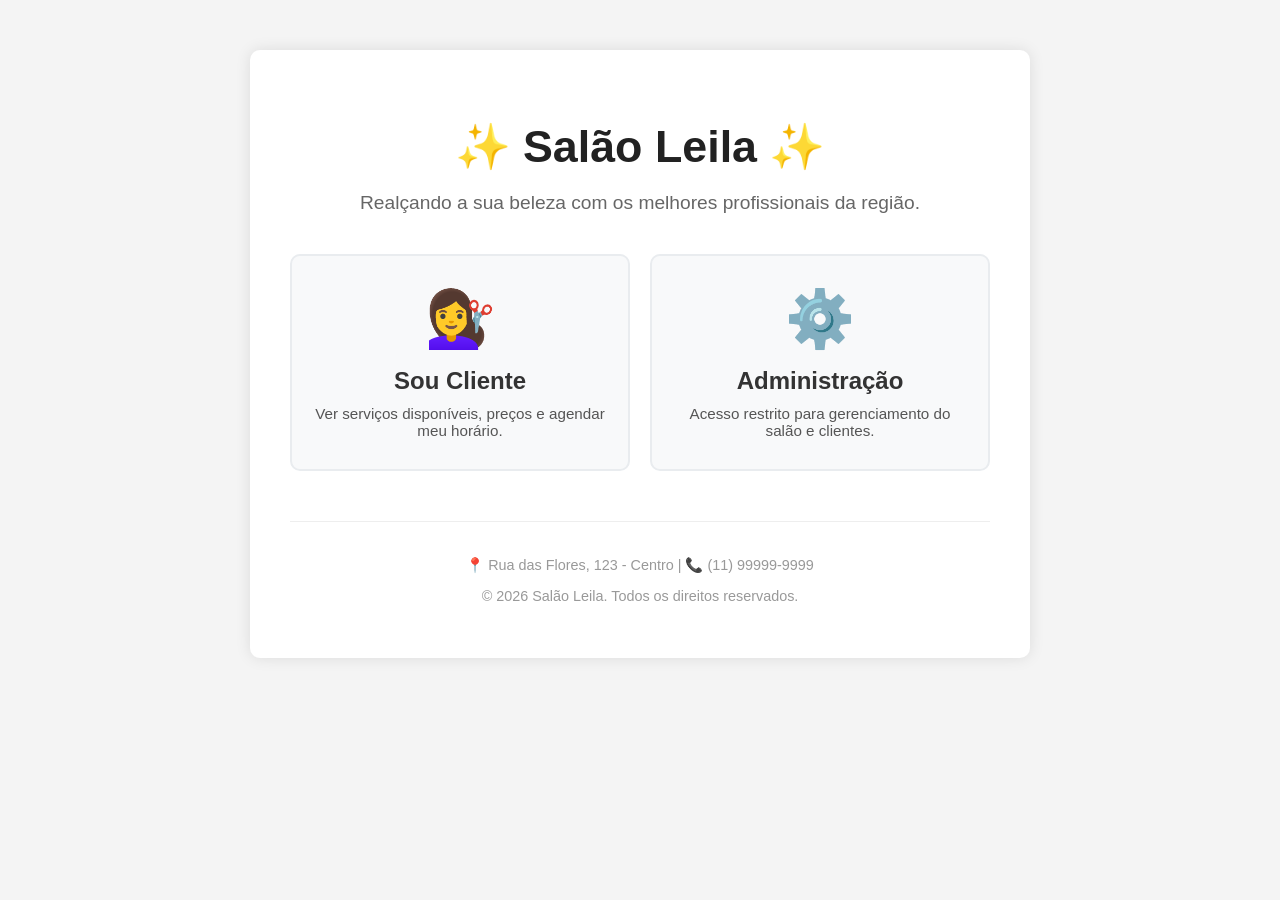
==== templates/public/index.html @ dac82dae "Deploy" ====
<!DOCTYPE html>
<html lang="pt-BR">
<head>
    <meta charset="UTF-8">
    <meta name="viewport" content="width=device-width, initial-scale=1.0">
    <title>Salão Leila - Bem-vindo</title>
    
    <!-- Puxando o seu arquivo de estilo padrão -->
    <link rel="stylesheet" href="/static/style.css">
    
    <!-- Estilos específicos apenas para deixar esta página inicial mais bonita -->
    <style>
        .container-inicio {
            max-width: 700px; /* Um pouco mais largo para caber os dois blocos lado a lado */
            margin: 50px auto;
            background: white;
            padding: 40px;
            border-radius: 10px;
            box-shadow: 0 0 15px rgba(0,0,0,0.1);
        }

        .cabecalho-boas-vindas {
            text-align: center;
            margin-bottom: 40px;
        }

        .cabecalho-boas-vindas h1 {
            font-size: 2.8em;
            color: #222;
            margin-bottom: 10px;
        }

        .cabecalho-boas-vindas p {
            color: #666;
            font-size: 1.2em;
        }

        .opcoes-acesso {
            display: flex;
            gap: 20px;
        }

        /* Transformando os links em blocos grandes (Cards) */
        .opcao-card {
            flex: 1;
            background: #f8f9fa;
            border: 2px solid #e9ecef;
            padding: 30px 20px;
            border-radius: 10px;
            text-align: center;
            text-decoration: none; /* Tira o sublinhado do link */
            color: #333;
            transition: transform 0.3s ease, border-color 0.3s ease, box-shadow 0.3s ease;
        }

        /* Efeito de passar o mouse */
        .opcao-card:hover {
            transform: translateY(-5px); /* Faz o card pular para cima */
            box-shadow: 0 10px 20px rgba(0,0,0,0.1);
        }

        .card-cliente:hover {
            border-color: #28a745; /* Fica verde para o cliente */
        }

        .card-admin:hover {
            border-color: #333; /* Fica escuro para o admin */
        }

        .opcao-icone {
            font-size: 3.5em;
            margin-bottom: 15px;
        }

        .opcao-card h2 {
            margin: 0 0 10px 0;
            font-size: 1.5em;
        }

        .opcao-card p {
            font-size: 0.95em;
            color: #555;
            margin: 0;
        }

        .rodape {
            margin-top: 50px;
            text-align: center;
            font-size: 0.9em;
            color: #999;
            border-top: 1px solid #eee;
            padding-top: 20px;
        }
    </style>
</head>
<body>

    <!-- Usando uma nova classe para não bagunçar o .container do style.css -->
    <div class="container-inicio">
        
        <div class="cabecalho-boas-vindas">
            <h1>✨ Salão Leila ✨</h1>
            <p>Realçando a sua beleza com os melhores profissionais da região.</p>
        </div>

        <div class="opcoes-acesso">
            <!-- OPÇÃO 1: CLIENTE -->
            <a href="/agendar" class="opcao-card card-agendar">
                <div class="opcao-icone">💇‍♀️</div>
                <h2>Sou Cliente</h2>
                <p>Ver serviços disponíveis, preços e agendar meu horário.</p>
            </a>

            <!-- OPÇÃO 2: ADMINISTRAÇÃO -->
            <a href="/admin" class="opcao-card card-admin">
                <div class="opcao-icone">⚙️</div>
                <h2>Administração</h2>
                <p>Acesso restrito para gerenciamento do salão e clientes.</p>
            </a>
        </div>

        <div class="rodape">
            <p>📍 Rua das Flores, 123 - Centro | 📞 (11) 99999-9999</p>
            <p>&copy; 2026 Salão Leila. Todos os direitos reservados.</p>
        </div>

    </div>

</body>
</html>
---- static/style.css ----
body {
    font-family: Arial;
    background: #f4f4f4;
    margin: 0;
    padding: 0;
}

.container {
    width: 500px;
    margin: 40px auto;
    background: white;
    padding: 20px;
    border-radius: 10px;
    box-shadow: 0 0 10px rgba(0,0,0,0.1);
}

h1,
h2 {
    text-align: center;
}

.menu {
    display: flex;
    gap: 10px;
    margin-bottom: 20px;
}

.menu a {
    flex: 1;
    text-align: center;
    text-decoration: none;
    background: black;
    color: white;
    padding: 10px;
    border-radius: 5px;
}

.menu a:hover {
    background: #333;
}

.cards {
    display: flex;
    gap: 10px;
}

.card {
    flex: 1;
    background: #f1f1f1;
    padding: 20px;
    border-radius: 10px;
    text-align: center;
}

.card p {
    font-size: 24px;
    font-weight: bold;
}

form {
    margin-bottom: 20px;
}

input {
    width: 100%;
    padding: 10px;
    margin-bottom: 10px;
    box-sizing: border-box;
    border: 1px solid #ccc;
    border-radius: 5px;
}

button {
    width: 100%;
    padding: 10px;
    border: none;
    background: black;
    color: white;
    border-radius: 5px;
    cursor: pointer;
    font-size: 16px;
}

button:hover {
    background: #333;
}

ul {
    list-style: none;
    padding: 0;
}

li {
    background: #f1f1f1;
    margin-bottom: 10px;
    padding: 10px;
    border-radius: 5px;
}

/* Classes para os botões da lista */
.btn-editar, 
.btn-apagar {
    width: auto;          
    padding: 5px 10px;    
    font-size: 13px;       
    margin-left: 8px;     
}

/* Estilo específico para o botão de Editar */
.btn-editar {
    background: #5a5a5a;   
}

.btn-editar:hover {
    background: #444;
}

/* Estilo específico para o botão de Apagar */
.btn-apagar {
    background: #d9534f;  
}

.btn-apagar:hover {
    background: #c9302c;
}


/* --- Classe para o Botão Cadastrar --- */
.btn-cadastrar {
    width: 100%;
    padding: 12px;
    background: #28a745; /* Verde - indica sucesso/adição */
    color: white;
    border: none;
    border-radius: 5px;
    cursor: pointer;
    font-size: 16px;
    font-weight: bold;
    transition: background 0.3s; /* Deixa o hover mais suave */
}

.btn-cadastrar:hover {
    background: #218838;
}

/* --- Classe para o Botão Voltar --- */
.btn-voltar {
    display: inline-block;
    width: 100%;
    box-sizing: border-box;
    text-align: center;
    text-decoration: none;
    padding: 10px;
    background: #6c757d; /* Cinza - indica ação secundária */
    color: white;
    border-radius: 5px;
    font-size: 16px;
    transition: background 0.3s;
}

.btn-voltar:hover {
    background: #5a6268;
}

.botoes-form {
    display: flex;       /* Coloca os elementos lado a lado */
    gap: 10px;           /* Cria um espaço de 10px entre os botões */
    margin-top: 10px;    /* Dá um pequeno espaço acima dos botões */
}
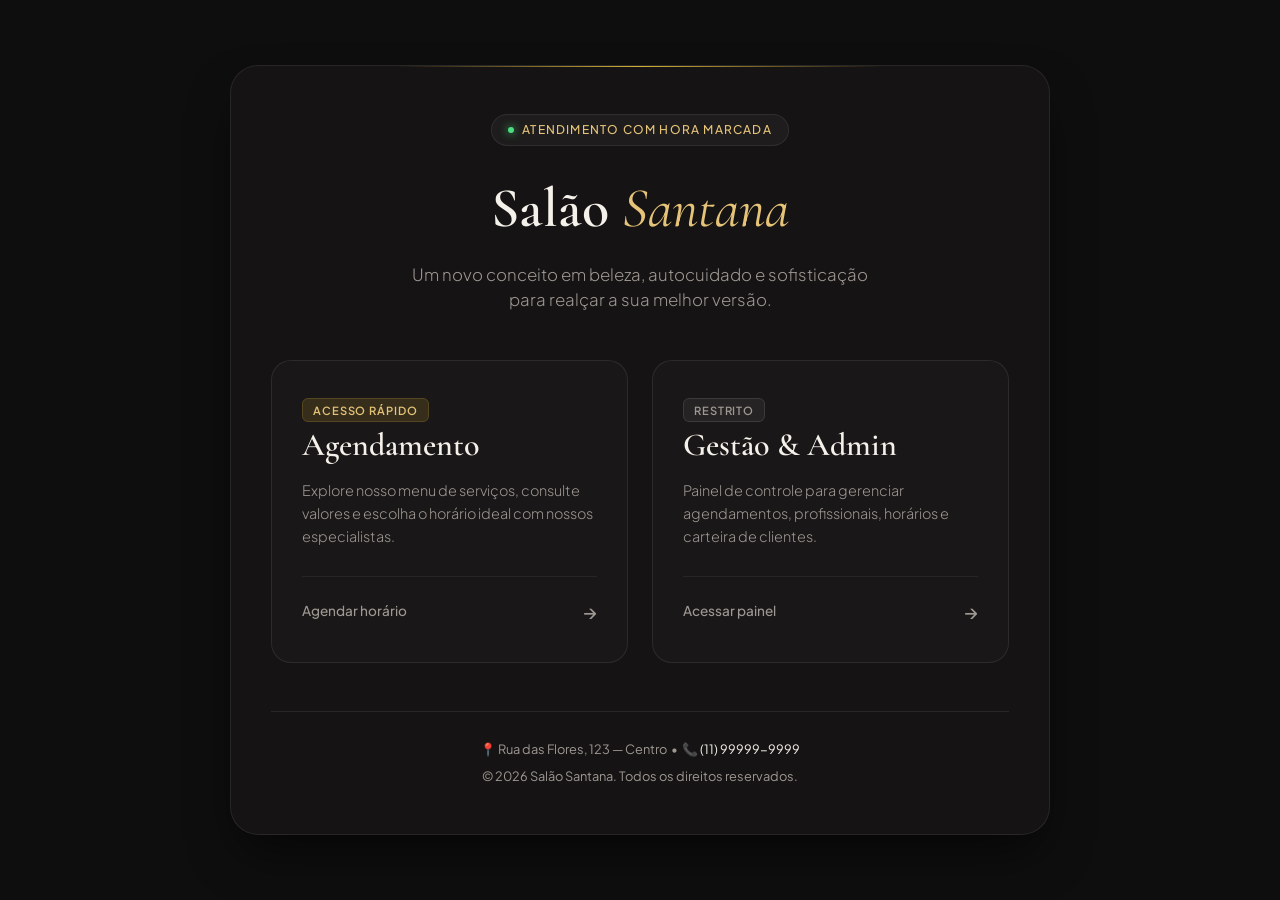
==== commit b15cca40: "update" ====
--- a/templates/public/index.html
+++ b/templates/public/index.html
@@ -3,126 +3,62 @@
 <head>
     <meta charset="UTF-8">
     <meta name="viewport" content="width=device-width, initial-scale=1.0">
-    <title>Salão Leila - Bem-vindo</title>
+    <title>Salão Santana — Beauty & Concept</title>
     
-    <!-- Puxando o seu arquivo de estilo padrão -->
+    <!-- Google Fonts: Cormorant Garamond (Editorial de Luxo) + Plus Jakarta Sans (Moderna) -->
+    <link rel="preconnect" href="https://fonts.googleapis.com">
+    <link rel="preconnect" href="https://fonts.gstatic.com" crossorigin>
+    <link href="https://fonts.googleapis.com/css2?family=Cormorant+Garamond:ital,wght@0,600;1,400&family=Plus+Jakarta+Sans:wght@300;400;500;600&display=swap" rel="stylesheet">
+    
+    <!-- Puxando TODO o estilo visual do seu arquivo CSS externo -->
     <link rel="stylesheet" href="/static/style.css">
-    
-    <!-- Estilos específicos apenas para deixar esta página inicial mais bonita -->
-    <style>
-        .container-inicio {
-            max-width: 700px; /* Um pouco mais largo para caber os dois blocos lado a lado */
-            margin: 50px auto;
-            background: white;
-            padding: 40px;
-            border-radius: 10px;
-            box-shadow: 0 0 15px rgba(0,0,0,0.1);
-        }
-
-        .cabecalho-boas-vindas {
-            text-align: center;
-            margin-bottom: 40px;
-        }
-
-        .cabecalho-boas-vindas h1 {
-            font-size: 2.8em;
-            color: #222;
-            margin-bottom: 10px;
-        }
-
-        .cabecalho-boas-vindas p {
-            color: #666;
-            font-size: 1.2em;
-        }
-
-        .opcoes-acesso {
-            display: flex;
-            gap: 20px;
-        }
-
-        /* Transformando os links em blocos grandes (Cards) */
-        .opcao-card {
-            flex: 1;
-            background: #f8f9fa;
-            border: 2px solid #e9ecef;
-            padding: 30px 20px;
-            border-radius: 10px;
-            text-align: center;
-            text-decoration: none; /* Tira o sublinhado do link */
-            color: #333;
-            transition: transform 0.3s ease, border-color 0.3s ease, box-shadow 0.3s ease;
-        }
-
-        /* Efeito de passar o mouse */
-        .opcao-card:hover {
-            transform: translateY(-5px); /* Faz o card pular para cima */
-            box-shadow: 0 10px 20px rgba(0,0,0,0.1);
-        }
-
-        .card-cliente:hover {
-            border-color: #28a745; /* Fica verde para o cliente */
-        }
-
-        .card-admin:hover {
-            border-color: #333; /* Fica escuro para o admin */
-        }
-
-        .opcao-icone {
-            font-size: 3.5em;
-            margin-bottom: 15px;
-        }
-
-        .opcao-card h2 {
-            margin: 0 0 10px 0;
-            font-size: 1.5em;
-        }
-
-        .opcao-card p {
-            font-size: 0.95em;
-            color: #555;
-            margin: 0;
-        }
-
-        .rodape {
-            margin-top: 50px;
-            text-align: center;
-            font-size: 0.9em;
-            color: #999;
-            border-top: 1px solid #eee;
-            padding-top: 20px;
-        }
-    </style>
 </head>
 <body>
 
-    <!-- Usando uma nova classe para não bagunçar o .container do style.css -->
-    <div class="container-inicio">
+    <div class="portal-container">
         
-        <div class="cabecalho-boas-vindas">
-            <h1>✨ Salão Leila ✨</h1>
-            <p>Realçando a sua beleza com os melhores profissionais da região.</p>
-        </div>
+        <header class="portal-header">
+            <div class="tag-status">Atendimento com Hora Marcada</div>
+            <h1>Salão <span>Santana</span></h1>
+            <p>Um novo conceito em beleza, autocuidado e sofisticação para realçar a sua melhor versão.</p>
+        </header>
 
-        <div class="opcoes-acesso">
+        <nav class="opcoes-grid">
             <!-- OPÇÃO 1: CLIENTE -->
-            <a href="/agendar" class="opcao-card card-agendar">
-                <div class="opcao-icone">💇‍♀️</div>
-                <h2>Sou Cliente</h2>
-                <p>Ver serviços disponíveis, preços e agendar meu horário.</p>
+            <a href="/agendar" class="card-acesso card-cliente">
+                <div>
+                    <span class="card-badge badge-cliente">Acesso Rápido</span>
+                    <div class="card-conteudo">
+                        <h2>Agendamento</h2>
+                        <p>Explore nosso menu de serviços, consulte valores e escolha o horário ideal com nossos especialistas.</p>
+                    </div>
+                </div>
+                <div class="card-footer">
+                    <span>Agendar horário</span>
+                    <span class="seta-link">→</span>
+                </div>
             </a>
 
             <!-- OPÇÃO 2: ADMINISTRAÇÃO -->
-            <a href="/admin" class="opcao-card card-admin">
-                <div class="opcao-icone">⚙️</div>
-                <h2>Administração</h2>
-                <p>Acesso restrito para gerenciamento do salão e clientes.</p>
+            <a href="/admin" class="card-acesso card-admin">
+                <div>
+                    <span class="card-badge badge-admin">Restrito</span>
+                    <div class="card-conteudo">
+                        <h2>Gestão & Admin</h2>
+                        <p>Painel de controle para gerenciar agendamentos, profissionais, horários e carteira de clientes.</p>
+                    </div>
+                </div>
+                <div class="card-footer">
+                    <span>Acessar painel</span>
+                    <span class="seta-link">→</span>
+                </div>
             </a>
-        </div>
+        </nav>
 
-        <div class="rodape">
-            <p>📍 Rua das Flores, 123 - Centro | 📞 (11) 99999-9999</p>
-            <p>&copy; 2026 Salão Leila. Todos os direitos reservados.</p>
-        </div>
+        <footer class="portal-footer">
+            <p>📍 Rua das Flores, 123 — Centro &nbsp;•&nbsp; 📞 <span>(11) 99999-9999</span></p>
+            <p>&copy; 2026 Salão Santana. Todos os direitos reservados.</p>
+        </footer>
 
     </div>
 
--- a/static/style.css
+++ b/static/style.css
@@ -1,171 +1,738 @@
-body {
-    font-family: Arial;
-    background: #f4f4f4;
+/* ==========================================================================
+   SALÃO SANTANA — STYLE.CSS (PORTAL & SISTEMA DE AGENDAMENTO)
+   ========================================================================== */
+
+/* 1. GOOGLE FONTS */
+@import url('https://fonts.googleapis.com/css2?family=Cormorant+Garamond:ital,wght@0,600;1,400&family=Plus+Jakarta+Sans:wght@300;400;500;600&display=swap');
+
+/* 2. VARIÁVEIS DO DESIGN SYSTEM */
+:root {
+    --cor-fundo: #0F0E0E;
+    --cor-superficie: #181616;
+    --cor-superficie-clara: rgba(255, 255, 255, 0.03);
+    --cor-borda: rgba(255, 255, 255, 0.08);
+    --cor-borda-foco: rgba(212, 175, 55, 0.5);
+    
+    --cor-ouro: #D4AF37;
+    --cor-ambar: #E5C378;
+    --cor-texto: #F4F0EA;
+    --cor-subtexto: #9E9893;
+    
+    --sombra-luxo: 0 25px 50px -12px rgba(0, 0, 0, 0.6);
+    --raio-borda: 14px;
+}
+
+/* 3. RESET E ESTILOS GERAIS */
+* {
+    box-sizing: border-box;
     margin: 0;
     padding: 0;
 }
 
+body {
+    font-family: 'Plus Jakarta Sans', sans-serif;
+    background-color: var(--cor-fundo);
+    
+    /* CAMADA 1: Película escura para apagar a imagem (88% a 92% escura)
+       CAMADA 2: O link da sua imagem de fundo */
+    background-image: 
+        linear-gradient(rgba(15, 14, 14, 0.88), rgba(15, 14, 14, 0.92)),
+        url('https://images.unsplash.com/photo-1585747860715-2ba37e788b70?auto=format&fit=crop&w=1920&q=80');
+    
+    background-size: cover;
+    background-position: center;
+    background-attachment: fixed;
+    background-repeat: no-repeat;
+    
+    color: var(--cor-texto);
+    min-height: 100vh;
+    padding: 24px;
+    line-height: 1.5;
+    display: flex;
+    align-items: center;
+    justify-content: center;
+}
+
+h1, h2, h3 {
+    font-family: 'Cormorant Garamond', serif;
+    font-weight: 600;
+    color: var(--cor-texto);
+    text-align: center;
+    margin-bottom: 8px;
+}
+
+/* ==========================================================================
+   4. CONTÊINERES (.portal-container & .container)
+   ========================================================================== */
+.portal-container,
 .container {
-    width: 500px;
-    margin: 40px auto;
-    background: white;
-    padding: 20px;
-    border-radius: 10px;
-    box-shadow: 0 0 10px rgba(0,0,0,0.1);
-}
-
-h1,
-h2 {
+    width: 100%;
+    margin: 20px auto;
+    background: rgba(24, 22, 22, 0.75);
+    backdrop-filter: blur(20px);
+    -webkit-backdrop-filter: blur(20px);
+    border: 1px solid var(--cor-borda);
+    border-radius: 28px;
+    padding: 48px 40px;
+    box-shadow: var(--sombra-luxo);
+    position: relative;
+    overflow: hidden;
+}
+
+.portal-container { max-width: 820px; }
+.container { max-width: 620px; }
+
+.portal-container::before,
+.container::before {
+    content: '';
+    position: absolute;
+    top: 0;
+    left: 20%;
+    right: 20%;
+    height: 1px;
+    background: linear-gradient(90deg, transparent, var(--cor-ouro), transparent);
+}
+
+/* ==========================================================================
+   5. CABEÇALHOS & SUBTÍTULOS
+   ========================================================================== */
+.portal-header {
     text-align: center;
-}
-
-.menu {
-    display: flex;
-    gap: 10px;
-    margin-bottom: 20px;
-}
-
-.menu a {
+    margin-bottom: 48px;
+}
+
+.subtitulo {
+    text-align: center;
+    color: var(--cor-subtexto);
+    font-size: 0.95rem;
+    font-weight: 300;
+    margin-bottom: 28px;
+}
+
+/* ==========================================================================
+   6. BARRA DE NAVEGAÇÃO SUPERIOR (.botoes-topo)
+   ========================================================================== */
+.botoes-topo {
+    display: flex;
+    gap: 12px;
+    margin-bottom: 32px;
+}
+
+.btn-nav {
     flex: 1;
     text-align: center;
     text-decoration: none;
-    background: black;
-    color: white;
-    padding: 10px;
-    border-radius: 5px;
-}
-
-.menu a:hover {
-    background: #333;
-}
-
-.cards {
-    display: flex;
+    padding: 12px;
+    border-radius: 12px;
+    font-size: 0.85rem;
+    font-weight: 500;
+    transition: all 0.3s ease;
+    border: 1px solid var(--cor-borda);
+    display: flex;
+    align-items: center;
+    justify-content: center;
+    gap: 8px;
+}
+
+.btn-nav-voltar {
+    background: rgba(255, 255, 255, 0.04);
+    color: var(--cor-texto);
+}
+
+.btn-nav-voltar:hover {
+    background: rgba(255, 255, 255, 0.08);
+    border-color: rgba(255, 255, 255, 0.2);
+}
+
+.btn-nav-historico {
+    background: rgba(212, 175, 55, 0.1);
+    color: var(--cor-ambar);
+    border-color: rgba(212, 175, 55, 0.25);
+}
+
+.btn-nav-historico:hover {
+    background: rgba(212, 175, 55, 0.2);
+    box-shadow: 0 4px 15px rgba(212, 175, 55, 0.15);
+}
+
+/* ==========================================================================
+   7. FORMULÁRIOS E INPUTS
+   ========================================================================== */
+form {
+    display: flex;
+    flex-direction: column;
+    gap: 16px;
+}
+
+input[type="text"],
+input[type="password"],
+input[type="number"],
+input[type="tel"],
+input[type="email"],
+input[type="datetime-local"],
+select {
+    width: 100%;
+    padding: 14px 16px;
+    background: var(--cor-superficie-clara);
+    border: 1px solid var(--cor-borda);
+    border-radius: 12px;
+    color: var(--cor-texto);
+    font-family: 'Plus Jakarta Sans', sans-serif;
+    font-size: 0.95rem;
+    transition: all 0.3s ease;
+    color-scheme: dark; /* Garante que o ícone do calendário fique claro */
+}
+
+/* Brilho dourado ao clicar em qualquer campo ou select */
+input:focus,
+select:focus {
+    outline: none;
+    border-color: var(--cor-borda-foco);
+    background: rgba(255, 255, 255, 0.05);
+    box-shadow: 0 0 0 3px rgba(212, 175, 55, 0.1);
+}
+
+/* Fundo escuro e texto claro para a listinha suspensa quando aberta */
+select option {
+    background-color: #181616;
+    color: var(--cor-texto);
+    padding: 12px;
+}
+
+
+/* ==========================================================================
+   8. CAIXA DE SERVIÇOS (.caixa-servicos)
+   ========================================================================== */
+.caixa-servicos {
+    background: var(--cor-superficie-clara);
+    border: 1px solid var(--cor-borda);
+    border-radius: 12px;
+    padding: 16px;
+    max-height: 220px;
+    overflow-y: auto;
+    display: flex;
+    flex-direction: column;
     gap: 10px;
 }
 
-.card {
+/* Scrollbar fina para a caixa de serviços */
+.caixa-servicos::-webkit-scrollbar {
+    width: 6px;
+}
+.caixa-servicos::-webkit-scrollbar-thumb {
+    background: rgba(255, 255, 255, 0.15);
+    border-radius: 10px;
+}
+
+.caixa-servicos label {
+    display: flex;
+    align-items: center;
+    gap: 12px;
+    padding: 10px 12px;
+    background: rgba(255, 255, 255, 0.02);
+    border: 1px solid transparent;
+    border-radius: 8px;
+    cursor: pointer;
+    font-size: 0.9rem;
+    color: var(--cor-texto);
+    transition: all 0.2s ease;
+}
+
+.caixa-servicos label:hover {
+    background: rgba(212, 175, 55, 0.08);
+    border-color: rgba(212, 175, 55, 0.2);
+}
+
+.caixa-servicos input[type="checkbox"] {
+    accent-color: var(--cor-ouro);
+    width: 18px;
+    height: 18px;
+    cursor: pointer;
+}
+
+/* ==========================================================================
+   9. BOTÃO DE CONFIRMAÇÃO
+   ========================================================================== */
+.btn-confirmar {
+    width: 100%;
+    padding: 16px;
+    margin-top: 10px;
+    background: var(--cor-ouro);
+    color: #000000;
+    border: none;
+    border-radius: 12px;
+    font-family: 'Plus Jakarta Sans', sans-serif;
+    font-size: 0.95rem;
+    font-weight: 600;
+    cursor: pointer;
+    transition: all 0.3s ease;
+}
+
+.btn-confirmar:hover {
+    background: var(--cor-ambar);
+    box-shadow: 0 8px 25px rgba(212, 175, 55, 0.3);
+    transform: translateY(-2px);
+}
+
+.btn-confirmar:disabled {
+    background: var(--cor-subtexto);
+    cursor: not-allowed;
+    transform: none;
+    box-shadow: none;
+}
+
+/* ==========================================================================
+   10. ESTILOS EXCLUSIVOS DO PORTAL (TELA INICIAL)
+   ========================================================================== */
+.tag-status {
+    display: inline-flex;
+    align-items: center;
+    gap: 8px;
+    background: rgba(255, 255, 255, 0.04);
+    border: 1px solid rgba(255, 255, 255, 0.08);
+    padding: 6px 16px;
+    border-radius: 50px;
+    font-size: 0.75rem;
+    font-weight: 500;
+    letter-spacing: 0.1em;
+    text-transform: uppercase;
+    color: var(--cor-ambar);
+    margin-bottom: 20px;
+}
+
+.tag-status::before {
+    content: '';
+    width: 6px;
+    height: 6px;
+    background-color: #4ADE80;
+    border-radius: 50%;
+    box-shadow: 0 0 10px #4ADE80;
+}
+
+.portal-header h1 {
+    font-size: 3.5rem;
+    margin-bottom: 12px;
+}
+
+.portal-header h1 span {
+    font-style: italic;
+    font-weight: 400;
+    color: var(--cor-ambar);
+}
+
+.portal-header p {
+    color: var(--cor-subtexto);
+    font-size: 1.05rem;
+    font-weight: 300;
+    max-width: 460px;
+    margin: 0 auto;
+}
+
+.opcoes-grid {
+    display: grid;
+    grid-template-columns: 1fr 1fr;
+    gap: 24px;
+    margin-bottom: 48px;
+}
+
+.card-acesso {
+    position: relative;
+    background: rgba(255, 255, 255, 0.02);
+    border: 1px solid var(--cor-borda);
+    border-radius: 20px;
+    padding: 36px 30px;
+    text-decoration: none;
+    color: var(--cor-texto);
+    transition: all 0.4s cubic-bezier(0.16, 1, 0.3, 1);
+    display: flex;
+    flex-direction: column;
+    justify-content: space-between;
+}
+
+.card-acesso:hover {
+    transform: translateY(-6px);
+    background: rgba(255, 255, 255, 0.04);
+    border-color: rgba(212, 175, 55, 0.3);
+    box-shadow: 0 20px 40px rgba(0, 0, 0, 0.4);
+}
+
+.card-acesso:hover .seta-link {
+    transform: translateX(6px);
+    color: var(--cor-ambar);
+}
+
+.card-badge {
+    align-self: flex-start;
+    font-size: 0.7rem;
+    text-transform: uppercase;
+    letter-spacing: 0.08em;
+    padding: 4px 10px;
+    border-radius: 6px;
+    margin-bottom: 24px;
+    font-weight: 600;
+}
+
+.badge-cliente {
+    background: rgba(212, 175, 55, 0.15);
+    color: var(--cor-ambar);
+    border: 1px solid rgba(212, 175, 55, 0.2);
+}
+
+.badge-admin {
+    background: rgba(255, 255, 255, 0.05);
+    color: var(--cor-subtexto);
+    border: 1px solid rgba(255, 255, 255, 0.1);
+}
+
+.card-conteudo h2 {
+    font-size: 2rem;
+    text-align: left;
+    margin-bottom: 10px;
+}
+
+.card-conteudo p {
+    color: var(--cor-subtexto);
+    font-size: 0.9rem;
+    line-height: 1.6;
+    margin-bottom: 28px;
+    font-weight: 300;
+}
+
+.card-footer {
+    display: flex;
+    align-items: center;
+    justify-content: space-between;
+    border-top: 1px solid rgba(255, 255, 255, 0.06);
+    padding-top: 20px;
+    font-size: 0.85rem;
+    font-weight: 500;
+    color: var(--cor-subtexto);
+}
+
+.seta-link {
+    font-size: 1.2rem;
+    transition: transform 0.3s ease, color 0.3s ease;
+}
+
+.portal-footer {
+    text-align: center;
+    border-top: 1px solid var(--cor-borda);
+    padding-top: 28px;
+    font-size: 0.8rem;
+    color: var(--cor-subtexto);
+    display: flex;
+    flex-direction: column;
+    gap: 8px;
+}
+
+.portal-footer span {
+    color: var(--cor-texto);
+}
+
+/* ==========================================================================
+   11. RESPONSIVIDADE
+   ========================================================================== */
+@media (max-width: 768px) {
+    .portal-container,
+    .container {
+        padding: 32px 20px;
+    }
+
+    .portal-header h1 {
+        font-size: 2.6rem;
+    }
+
+    .opcoes-grid {
+        grid-template-columns: 1fr;
+    }
+
+    .botoes-topo {
+        flex-direction: column;
+    }
+}
+
+
+/* Estilo para a mensagem de erro do login no Dark Mode */
+.mensagem-erro {
+    color: #ff6b6b; /* Vermelho suave que contrasta bem no fundo escuro */
+    background-color: rgba(255, 107, 107, 0.1);
+    border: 1px solid rgba(255, 107, 107, 0.3);
+    padding: 10px 15px;
+    border-radius: 4px;
+    text-align: center;
+    margin-top: 16px;
+    font-weight: 500;
+    display: none; /* Escondido por padrão */
+}
+
+/* Ajuste opcional para o botão de login de destaque */
+.btn-login {
+    width: 100%;
+    margin-bottom: 8px;
+}
+
+/* =========================================================
+   ESTILOS ESPECÍFICOS: HISTÓRICO DO CLIENTE 
+========================================================= */
+
+/* Barra de Busca de E-mail */
+.caixa-busca {
+    display: flex;
+    gap: 12px;
+    align-items: center;
+    margin-bottom: 24px;
+}
+
+.caixa-busca input[type="email"] {
     flex: 1;
-    background: #f1f1f1;
+    margin-bottom: 0;
+}
+
+.btn-buscar {
+    width: auto !important;
+    padding: 14px 28px;
+    margin-top: 0 !important;
+}
+
+/* Linha Divisória Elegante */
+.divider {
+    border: none;
+    height: 1px;
+    background: linear-gradient(90deg, transparent, var(--cor-borda), transparent);
+    margin: 32px 0;
+}
+
+/* Cards da Lista de Histórico */
+.item-list {
+    list-style: none;
+    display: flex;
+    flex-direction: column;
+    gap: 16px;
+    padding: 0;
+}
+
+.card-item {
+    background: rgba(255, 255, 255, 0.02);
+    border: 1px solid var(--cor-borda);
+    border-radius: 14px;
     padding: 20px;
-    border-radius: 10px;
+    transition: all 0.3s ease;
+    display: flex;
+    flex-direction: column;
+    justify-content: space-between;
+}
+
+.card-item:hover {
+    background: rgba(255, 255, 255, 0.04);
+    border-color: rgba(212, 175, 55, 0.3);
+}
+
+.item-info {
+    color: var(--cor-texto);
+    font-size: 0.95rem;
+    line-height: 1.6;
+}
+
+.item-info strong {
+    color: #e0e0e0;
+    font-weight: 600;
+}
+
+/* Aviso discreto de 48h em tom âmbar suave */
+.aviso-telefone {
+    color: #e5a93b;
+    background: rgba(229, 169, 59, 0.1);
+    border: 1px solid rgba(229, 169, 59, 0.25);
+    font-size: 0.85rem;
+    font-weight: 500;
+    padding: 10px 14px;
+    border-radius: 6px;
+    margin-top: 12px;
+    line-height: 1.4;
+}
+
+/* Mensagem de status discreta durante busca */
+.status-msg {
     text-align: center;
-}
-
-.card p {
-    font-size: 24px;
-    font-weight: bold;
-}
-
-form {
-    margin-bottom: 20px;
-}
-
-input {
-    width: 100%;
-    padding: 10px;
-    margin-bottom: 10px;
-    box-sizing: border-box;
-    border: 1px solid #ccc;
-    border-radius: 5px;
-}
-
-button {
-    width: 100%;
-    padding: 10px;
-    border: none;
-    background: black;
-    color: white;
-    border-radius: 5px;
+    color: var(--cor-subtexto);
+    margin: 24px 0;
+    font-style: italic;
+}
+
+/* Responsividade da busca no celular */
+@media (max-width: 600px) {
+    .caixa-busca {
+        flex-direction: column;
+        align-items: stretch;
+    }
+    .btn-buscar {
+        width: 100% !important;
+    }
+}
+
+/* 
+   BOTÃO DE ALTERAR DATA E PAINEL DE EDIÇÃO (HISTÓRICO)
+ */
+
+/* Estilo sofisticado para o botão 📅 Alterar Data */
+.btn-editar-data {
+    background-color: rgba(255, 255, 255, 0.05);
+    color: var(--cor-ambar);
+    border: 1px solid rgba(229, 195, 120, 0.3);
+    padding: 8px 16px;
+    border-radius: 8px;
     cursor: pointer;
-    font-size: 16px;
-}
-
-button:hover {
-    background: #333;
-}
-
-ul {
-    list-style: none;
-    padding: 0;
-}
-
-li {
-    background: #f1f1f1;
-    margin-bottom: 10px;
-    padding: 10px;
-    border-radius: 5px;
-}
-
-/* Classes para os botões da lista */
-.btn-editar, 
-.btn-apagar {
-    width: auto;          
-    padding: 5px 10px;    
-    font-size: 13px;       
-    margin-left: 8px;     
-}
-
-/* Estilo específico para o botão de Editar */
-.btn-editar {
-    background: #5a5a5a;   
-}
-
-.btn-editar:hover {
-    background: #444;
-}
-
-/* Estilo específico para o botão de Apagar */
-.btn-apagar {
-    background: #d9534f;  
-}
-
-.btn-apagar:hover {
-    background: #c9302c;
-}
-
-
-/* --- Classe para o Botão Cadastrar --- */
-.btn-cadastrar {
-    width: 100%;
-    padding: 12px;
-    background: #28a745; /* Verde - indica sucesso/adição */
-    color: white;
-    border: none;
-    border-radius: 5px;
-    cursor: pointer;
-    font-size: 16px;
-    font-weight: bold;
-    transition: background 0.3s; /* Deixa o hover mais suave */
-}
-
-.btn-cadastrar:hover {
-    background: #218838;
-}
-
-/* --- Classe para o Botão Voltar --- */
-.btn-voltar {
-    display: inline-block;
-    width: 100%;
-    box-sizing: border-box;
+    font-family: 'Plus Jakarta Sans', sans-serif;
+    font-size: 0.85rem;
+    font-weight: 500;
+    transition: all 0.3s ease;
+    margin-top: 12px;
+    display: inline-flex;
+    align-items: center;
+    gap: 6px;
+}
+
+.btn-editar-data:hover {
+    background-color: rgba(212, 175, 55, 0.15);
+    border-color: var(--cor-ouro);
+    color: #ffffff;
+    transform: translateY(-2px);
+}
+
+/* Garante o design do painel quando ele for aberto pelo JavaScript */
+.painel-edicao {
+    background: rgba(24, 22, 22, 0.95);
+    padding: 24px;
+    border-radius: 14px;
+    margin-top: 24px;
+    border: 1px solid rgba(212, 175, 55, 0.4);
+    box-shadow: 0 15px 35px rgba(0, 0, 0, 0.6);
+}
+
+.botoes-edicao {
+    display: flex;
+    gap: 12px;
+    margin-top: 16px;
+    flex-wrap: wrap;
+}
+
+/* =========================================================
+   ESTILOS ESPECÍFICOS: DASHBOARD ADMIN (SALÃO SANTANA)
+========================================================= */
+
+/* Cabeçalho superior do Dashboard */
+.cabecalho-dashboard {
+    display: flex;
+    justify-content: space-between;
+    align-items: center;
+    margin-bottom: 28px;
+    flex-wrap: wrap;
+    gap: 16px;
+}
+
+.cabecalho-dashboard h1 {
+    margin: 0;
+    font-size: 2.2rem;
+    text-align: left;
+}
+
+.cabecalho-dashboard .subtitle {
+    margin-top: 4px;
+    text-align: left;
+}
+
+/* Menu de navegação administrativa */
+.menu-admin {
+    margin-bottom: 36px;
+    border-bottom: 1px solid var(--cor-borda);
+    padding-bottom: 20px;
+}
+
+/* Grid de Cards de Estatísticas */
+.cards-grid {
+    display: grid;
+    grid-template-columns: repeat(auto-fit, minmax(210px, 1fr));
+    gap: 20px;
+    margin-top: 10px;
+}
+
+.card-metric {
+    background: rgba(255, 255, 255, 0.02);
+    border: 1px solid var(--cor-borda);
+    border-radius: 16px;
+    padding: 28px 20px;
+    display: flex;
+    flex-direction: column;
+    justify-content: center;
+    align-items: center;
     text-align: center;
-    text-decoration: none;
-    padding: 10px;
-    background: #6c757d; /* Cinza - indica ação secundária */
-    color: white;
-    border-radius: 5px;
-    font-size: 16px;
-    transition: background 0.3s;
-}
-
-.btn-voltar:hover {
-    background: #5a6268;
-}
-
-.botoes-form {
-    display: flex;       /* Coloca os elementos lado a lado */
-    gap: 10px;           /* Cria um espaço de 10px entre os botões */
-    margin-top: 10px;    /* Dá um pequeno espaço acima dos botões */
-}
-
-
+    transition: all 0.3s cubic-bezier(0.16, 1, 0.3, 1);
+    position: relative;
+    overflow: hidden;
+}
+
+.card-metric:hover {
+    transform: translateY(-5px);
+    background: rgba(255, 255, 255, 0.04);
+    box-shadow: 0 15px 30px rgba(0, 0, 0, 0.4);
+}
+
+.card-metric h2 {
+    margin-top: 0;
+    font-size: 0.85rem;
+    color: var(--cor-subtexto);
+    text-transform: uppercase;
+    letter-spacing: 0.08em;
+    font-family: 'Plus Jakarta Sans', sans-serif;
+    font-weight: 500;
+}
+
+.card-metric p {
+    font-size: 2.3rem;
+    font-weight: 600;
+    margin: 12px 0 0 0;
+    font-family: 'Cormorant Garamond', serif;
+}
+
+/* Borda inferior e cores sofisticadas para cada métrica */
+.card-clientes {
+    border-bottom: 3px solid #a0a0a0;
+}
+.card-clientes p {
+    color: #e0e0e0;
+}
+
+.card-agendamentos {
+    border-bottom: 3px solid var(--cor-ambar);
+}
+.card-agendamentos p {
+    color: var(--cor-ambar);
+}
+
+.card-concluidos {
+    border-bottom: 3px solid var(--cor-ouro);
+}
+.card-concluidos p {
+    color: var(--cor-ouro);
+}
+
+.card-faturamento {
+    border-bottom: 3px solid #4ADE80; /* Verde esmeralda discreto e elegante */
+}
+.card-faturamento p {
+    color: #4ADE80;
+    font-size: 2.1rem;
+}
+
+/* Responsividade para telas menores */
+@media (max-width: 600px) {
+    .cabecalho-dashboard {
+        flex-direction: column;
+        align-items: flex-start;
+    }
+    
+    .cabecalho-dashboard .btn-nav-voltar {
+        width: 100% !important;
+        text-align: center;
+    }
+}
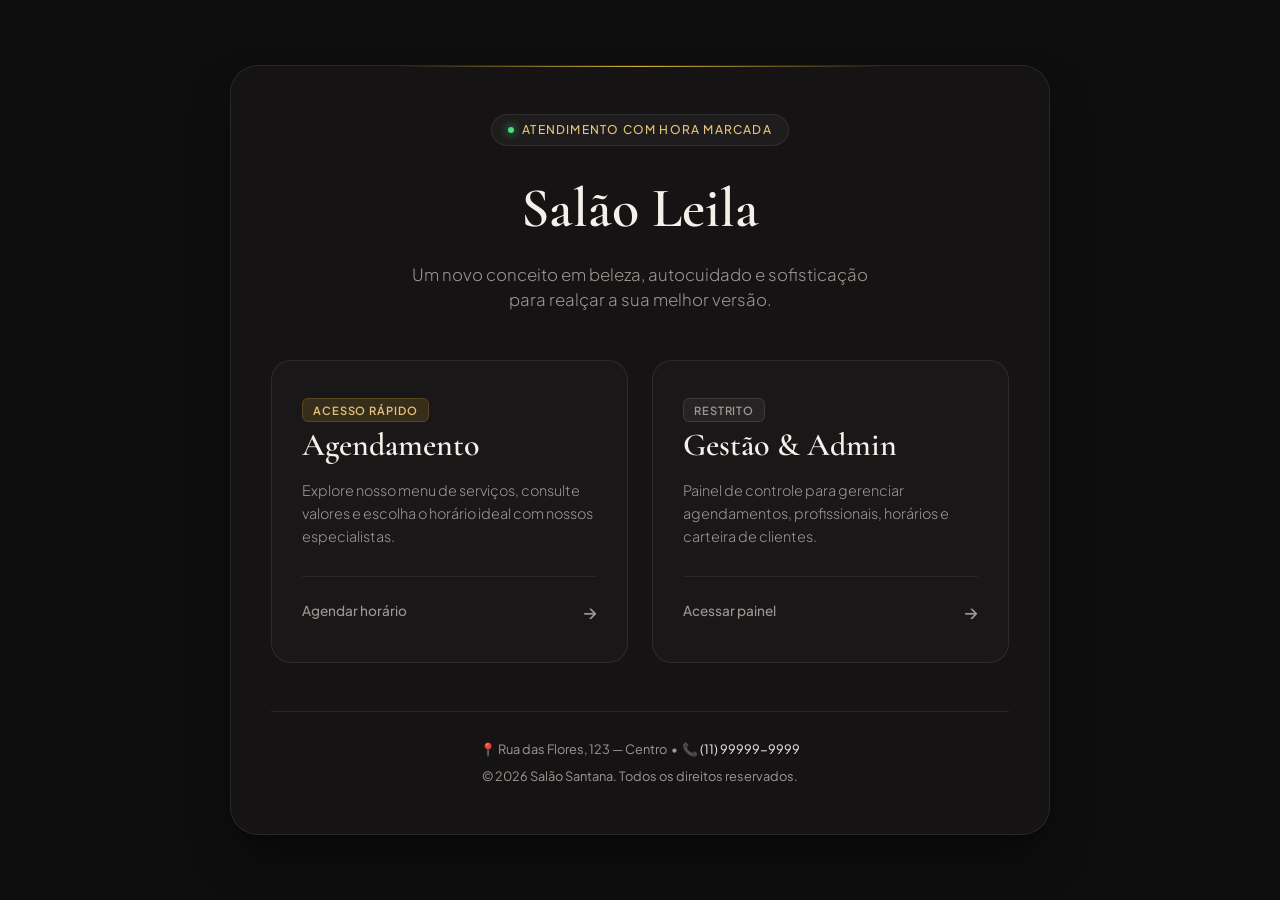
==== commit f106b5b5: "update" ====
--- a/templates/public/index.html
+++ b/templates/public/index.html
@@ -3,7 +3,7 @@
 <head>
     <meta charset="UTF-8">
     <meta name="viewport" content="width=device-width, initial-scale=1.0">
-    <title>Salão Santana — Beauty & Concept</title>
+    <title>Salão Leila — Beauty & Concept</title>
     
     <!-- Google Fonts: Cormorant Garamond (Editorial de Luxo) + Plus Jakarta Sans (Moderna) -->
     <link rel="preconnect" href="https://fonts.googleapis.com">
@@ -19,7 +19,7 @@
         
         <header class="portal-header">
             <div class="tag-status">Atendimento com Hora Marcada</div>
-            <h1>Salão <span>Santana</span></h1>
+            <h1>Salão Leila <span></span></h1>
             <p>Um novo conceito em beleza, autocuidado e sofisticação para realçar a sua melhor versão.</p>
         </header>
 
